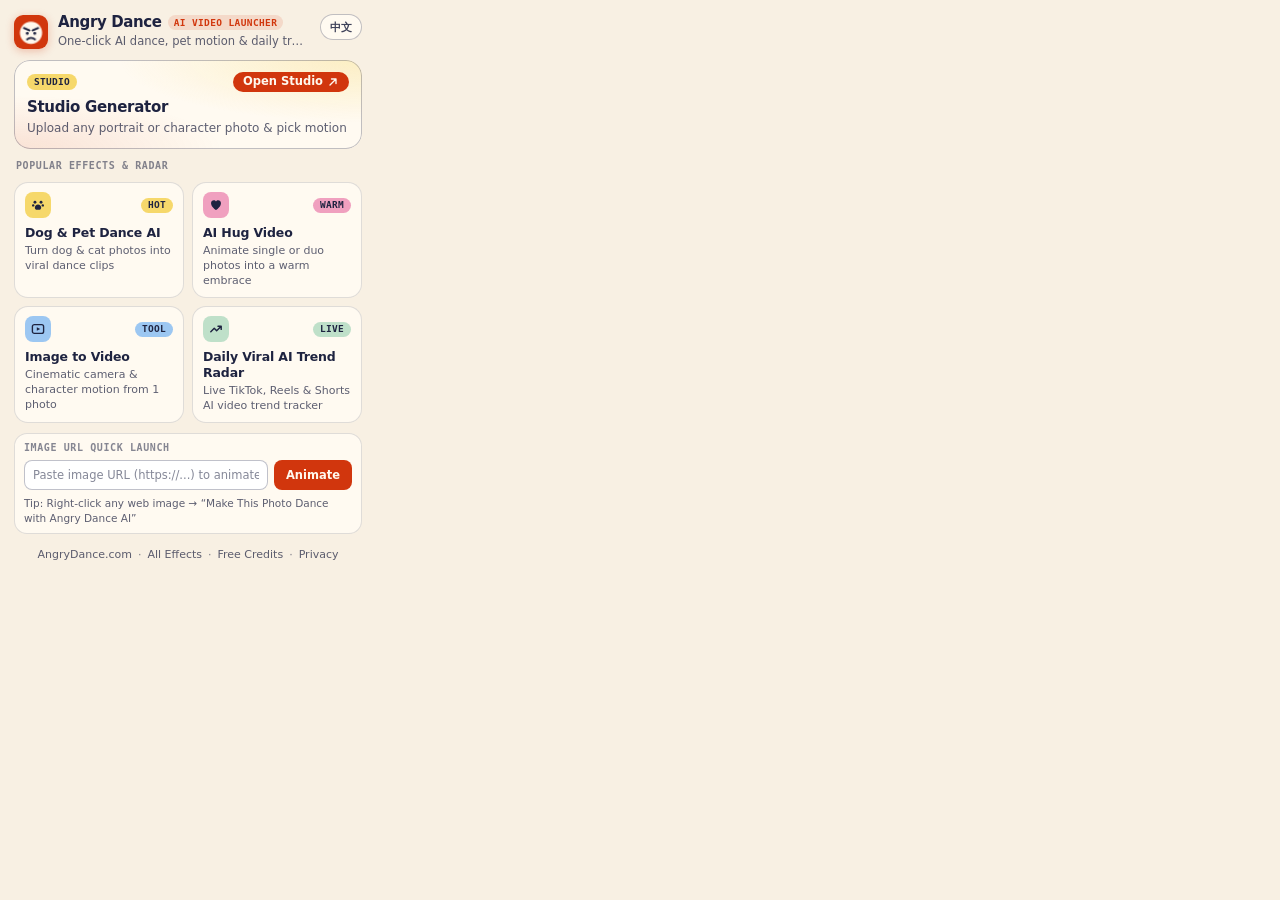
==== extension/popup.html @ fce24b59 "Initial release: Angry Dance MV3 Chrome Extension v1.0.0 & CC BY 4.0 AI Video Trend Dataset" ====
<!doctype html>
<html lang="en">
  <head>
    <meta charset="utf-8" />
    <meta name="viewport" content="width=device-width, initial-scale=1" />
    <title>Angry Dance AI</title>
    <link rel="stylesheet" href="popup.css" />
  </head>
  <body>
    <div class="shell">
      <header class="topbar">
        <a
          class="brand-lockup"
          href="https://angrydance.com/?utm_source=chrome_extension"
          target="_blank"
          rel="noopener noreferrer"
          data-launch-link
        >
          <img
            class="brand-logo"
            src="icons/icon32.png"
            width="32"
            height="32"
            alt="Angry Dance AI"
          />
          <div class="brand-copy">
            <div class="brand-row">
              <span class="brand-title">Angry Dance</span>
              <span class="eyebrow-pill" data-i18n="headerBadge">AI VIDEO LAUNCHER</span>
            </div>
            <p class="brand-subtitle" data-i18n="headerSubtitle">
              One-click AI dance, pet motion &amp; daily trend radar
            </p>
          </div>
        </a>
        <button
          type="button"
          id="lang-toggle"
          class="lang-pill"
          aria-label="Switch language between English and Chinese"
          title="EN / 中文"
        >
          中文
        </button>
      </header>

      <main class="content">
        <!-- Hero Card: Studio Generator -->
        <a
          class="hero-card lift"
          href="https://angrydance.com/#studio?utm_source=chrome_extension"
          target="_blank"
          rel="noopener noreferrer"
          data-launch-link
        >
          <div class="hero-main">
            <div class="hero-header">
              <span class="tag tag-brand" data-i18n="heroTag">STUDIO</span>
              <span class="hero-cta">
                <span data-i18n="cardStudioCta">Open Studio</span>
                <svg class="icon-arrow" viewBox="0 0 16 16" fill="none" aria-hidden="true">
                  <path
                    d="M4 12L12 4M12 4H6M12 4V10"
                    stroke="currentColor"
                    stroke-width="1.8"
                    stroke-linecap="round"
                    stroke-linejoin="round"
                  />
                </svg>
              </span>
            </div>
            <h1 class="hero-title" data-i18n="cardStudioTitle">Studio Generator</h1>
            <p class="hero-desc" data-i18n="cardStudioDesc">
              Upload any portrait or character photo &amp; pick motion
            </p>
          </div>
        </a>

        <div class="section-heading">
          <span class="eyebrow" data-i18n="sectionEffects">POPULAR EFFECTS &amp; RADAR</span>
        </div>

        <!-- Quick-Launch Grid -->
        <div class="cards-grid">
          <a
            class="launch-card lift"
            href="https://angrydance.com/effects/dog-dance-ai?utm_source=chrome_extension"
            target="_blank"
            rel="noopener noreferrer"
            data-launch-link
          >
            <div class="card-top">
              <span class="card-icon swatch-butter" aria-hidden="true">
                <svg viewBox="0 0 20 20" fill="none">
                  <circle cx="6.2" cy="6.5" r="1.8" fill="currentColor" />
                  <circle cx="13.8" cy="6.5" r="1.8" fill="currentColor" />
                  <circle cx="4" cy="10.5" r="1.5" fill="currentColor" />
                  <circle cx="16" cy="10.5" r="1.5" fill="currentColor" />
                  <path
                    d="M10 9.5C7.6 9.5 6 11.4 6 13.4C6 14.9 7.2 16 8.7 16H11.3C12.8 16 14 14.9 14 13.4C14 11.4 12.4 9.5 10 9.5Z"
                    fill="currentColor"
                  />
                </svg>
              </span>
              <span class="tag tag-butter" data-i18n="cardDogTag">HOT</span>
            </div>
            <h2 class="card-title" data-i18n="cardDogTitle">Dog &amp; Pet Dance AI</h2>
            <p class="card-desc" data-i18n="cardDogDesc">
              Turn dog &amp; cat photos into viral dance clips
            </p>
          </a>

          <a
            class="launch-card lift"
            href="https://angrydance.com/effects/ai-hug-video?utm_source=chrome_extension"
            target="_blank"
            rel="noopener noreferrer"
            data-launch-link
          >
            <div class="card-top">
              <span class="card-icon swatch-rose" aria-hidden="true">
                <svg viewBox="0 0 20 20" fill="none">
                  <path
                    d="M10 16.4C10 16.4 3.8 12.4 3.8 7.8C3.8 5.8 5.4 4.2 7.3 4.2C8.5 4.2 9.5 4.8 10 5.7C10.5 4.8 11.5 4.2 12.7 4.2C14.6 4.2 16.2 5.8 16.2 7.8C16.2 12.4 10 16.4 10 16.4Z"
                    fill="currentColor"
                  />
                </svg>
              </span>
              <span class="tag tag-rose" data-i18n="cardHugTag">WARM</span>
            </div>
            <h2 class="card-title" data-i18n="cardHugTitle">AI Hug Video</h2>
            <p class="card-desc" data-i18n="cardHugDesc">
              Animate single or duo photos into a warm embrace
            </p>
          </a>

          <a
            class="launch-card lift"
            href="https://angrydance.com/tools/image-to-video?utm_source=chrome_extension"
            target="_blank"
            rel="noopener noreferrer"
            data-launch-link
          >
            <div class="card-top">
              <span class="card-icon swatch-sky" aria-hidden="true">
                <svg viewBox="0 0 20 20" fill="none">
                  <rect
                    x="3"
                    y="4.5"
                    width="14"
                    height="11"
                    rx="2.5"
                    stroke="currentColor"
                    stroke-width="1.7"
                  />
                  <path d="M8.5 7.8L12.8 10L8.5 12.2V7.8Z" fill="currentColor" />
                </svg>
              </span>
              <span class="tag tag-sky" data-i18n="cardImg2VidTag">TOOL</span>
            </div>
            <h2 class="card-title" data-i18n="cardImg2VidTitle">Image to Video</h2>
            <p class="card-desc" data-i18n="cardImg2VidDesc">
              Cinematic camera &amp; character motion from 1 photo
            </p>
          </a>

          <a
            class="launch-card lift"
            href="https://angrydance.com/trends?utm_source=chrome_extension"
            target="_blank"
            rel="noopener noreferrer"
            data-launch-link
          >
            <div class="card-top">
              <span class="card-icon swatch-sage" aria-hidden="true">
                <svg viewBox="0 0 20 20" fill="none">
                  <path
                    d="M3.5 13.5L7.8 9.2L10.8 12.2L16.5 6.5M16.5 6.5H12.5M16.5 6.5V10.5"
                    stroke="currentColor"
                    stroke-width="1.8"
                    stroke-linecap="round"
                    stroke-linejoin="round"
                  />
                </svg>
              </span>
              <span class="tag tag-sage" data-i18n="cardTrendsTag">LIVE</span>
            </div>
            <h2 class="card-title" data-i18n="cardTrendsTitle">Daily Viral AI Trend Radar</h2>
            <p class="card-desc" data-i18n="cardTrendsDesc">
              Live TikTok, Reels &amp; Shorts AI video trend tracker
            </p>
          </a>
        </div>

        <!-- Optional Image URL Quick-Launch Helper -->
        <form id="quick-image-form" class="helper-box" novalidate>
          <label for="image-url-input" class="eyebrow" data-i18n="quickImageLabel">
            IMAGE URL QUICK LAUNCH
          </label>
          <div class="helper-row">
            <input
              id="image-url-input"
              type="url"
              class="helper-input"
              placeholder="Paste image URL (https://...) to animate"
              data-i18n-placeholder="quickImagePlaceholder"
              autocomplete="off"
              spellcheck="false"
            />
            <button type="submit" class="helper-btn" data-i18n="quickImageBtn">
              Animate
            </button>
          </div>
          <p id="helper-error" class="helper-error" role="alert" hidden></p>
          <p class="helper-tip" data-i18n="tipRightClick">
            Tip: Right-click any web image → “Make This Photo Dance with Angry Dance AI”
          </p>
        </form>
      </main>

      <footer class="footer-bar">
        <a
          href="https://angrydance.com/?utm_source=chrome_extension"
          target="_blank"
          rel="noopener noreferrer"
          data-launch-link
          data-i18n="footerHome"
        >
          AngryDance.com
        </a>
        <span class="dot" aria-hidden="true">·</span>
        <a
          href="https://angrydance.com/effects?utm_source=chrome_extension"
          target="_blank"
          rel="noopener noreferrer"
          data-launch-link
          data-i18n="footerEffects"
        >
          All Effects
        </a>
        <span class="dot" aria-hidden="true">·</span>
        <a
          href="https://angrydance.com/invite?utm_source=chrome_extension"
          target="_blank"
          rel="noopener noreferrer"
          data-launch-link
          data-i18n="footerInvite"
        >
          Free Credits
        </a>
        <span class="dot" aria-hidden="true">·</span>
        <a
          href="https://angrydance.com/privacy-policy?utm_source=chrome_extension"
          target="_blank"
          rel="noopener noreferrer"
          data-launch-link
          data-i18n="footerPrivacy"
        >
          Privacy
        </a>
      </footer>
    </div>

    <script src="popup.js" defer></script>
  </body>
</html>
---- extension/popup.css ----
/*
 * Angry Dance AI Chrome Extension Popup Styles
 * Matches Angry Dance popstyle tokens (--paper, --ink, --brand, --butter, --sage, --sky, --rose)
 */

:root {
  --paper: #f8f0e3;
  --surface: #fffaf1;
  --field: #ffffff;
  --ink-base: 30 35 64;
  --ink: #1e2340;
  --ink-86: rgba(30, 35, 64, 0.86);
  --ink-70: rgba(30, 35, 64, 0.72);
  --ink-50: rgba(30, 35, 64, 0.54);
  --line: rgba(30, 35, 64, 0.14);
  --line-strong: rgba(30, 35, 64, 0.28);
  --hover: rgba(30, 35, 64, 0.05);

  --brand: #d1360d;
  --brand-hover: #b92e09;
  --on-brand: #fff8ee;

  --rose: #f0a0bf;
  --sky: #9cc7f2;
  --butter: #f6d86b;
  --sage: #bfe0c9;

  --r1: 10px;
  --r2: 16px;
  --pill: 999px;

  --shadow-lift:
    0 1px 0 rgba(30, 35, 64, 0.06), 0 12px 24px -12px rgba(30, 35, 64, 0.28);

  --f-ui:
    -apple-system, BlinkMacSystemFont, 'Segoe UI', 'PingFang SC',
    'Hiragino Sans GB', 'Noto Sans SC', system-ui, sans-serif;
  --f-mono: ui-monospace, 'SF Mono', Menlo, Consolas, monospace;

  color-scheme: light;
}

@media (prefers-color-scheme: dark) {
  :root {
    --paper: #10122a;
    --surface: #181b38;
    --field: #1f2346;
    --ink: #f8f0e3;
    --ink-86: rgba(248, 240, 227, 0.88);
    --ink-70: rgba(248, 240, 227, 0.72);
    --ink-50: rgba(248, 240, 227, 0.54);
    --line: rgba(248, 240, 227, 0.14);
    --line-strong: rgba(248, 240, 227, 0.3);
    --hover: rgba(248, 240, 227, 0.07);
    --shadow-lift:
      0 1px 0 rgba(0, 0, 0, 0.35), 0 12px 24px -10px rgba(0, 0, 0, 0.65);
    color-scheme: dark;
  }
}

*,
*::before,
*::after {
  box-sizing: border-box;
}

html,
body {
  margin: 0;
  padding: 0;
  width: 376px;
  background: var(--paper);
  color: var(--ink);
  font: 400 13px/1.45 var(--f-ui);
  -webkit-font-smoothing: antialiased;
}

a {
  color: inherit;
  text-decoration: none;
}

:focus-visible {
  outline: 2px solid var(--brand);
  outline-offset: 2px;
  border-radius: 6px;
}

.shell {
  display: flex;
  flex-direction: column;
  padding: 14px 14px 12px;
  gap: 11px;
}

/* Header */
.topbar {
  display: flex;
  align-items: flex-start;
  justify-content: space-between;
  gap: 10px;
}

.brand-lockup {
  display: flex;
  align-items: center;
  gap: 10px;
  min-width: 0;
}

.brand-logo {
  flex-shrink: 0;
  width: 34px;
  height: 34px;
  border-radius: 9px;
  box-shadow: 0 2px 8px rgba(209, 54, 13, 0.28);
}

.brand-copy {
  min-width: 0;
}

.brand-row {
  display: flex;
  align-items: center;
  gap: 6px;
}

.brand-title {
  font-weight: 800;
  font-size: 15px;
  letter-spacing: -0.025em;
  line-height: 1.1;
}

.eyebrow-pill {
  display: inline-block;
  padding: 2px 6px;
  border-radius: var(--pill);
  font: 600 9.5px/1.2 var(--f-mono);
  letter-spacing: 0.04em;
  background: rgba(209, 54, 13, 0.12);
  color: var(--brand);
}

@media (prefers-color-scheme: dark) {
  .eyebrow-pill {
    background: rgba(246, 216, 107, 0.15);
    color: var(--butter);
  }
}

.brand-subtitle {
  margin: 2px 0 0;
  font-size: 11.5px;
  color: var(--ink-70);
  white-space: nowrap;
  overflow: hidden;
  text-overflow: ellipsis;
}

.lang-pill {
  flex-shrink: 0;
  height: 26px;
  padding: 0 10px;
  border: 0;
  border-radius: var(--pill);
  background: var(--surface);
  color: var(--ink-86);
  font: 600 11px/1 var(--f-ui);
  box-shadow: inset 0 0 0 1px var(--line-strong);
  cursor: pointer;
  transition:
    background 0.15s ease,
    transform 0.15s ease;
}

.lang-pill:hover {
  background: var(--hover);
  transform: translateY(-1px);
}

/* Main Content */
.content {
  display: flex;
  flex-direction: column;
  gap: 10px;
}

.lift {
  transition:
    transform 0.2s cubic-bezier(0.2, 0.8, 0.2, 1.12),
    box-shadow 0.2s ease;
}

.lift:hover {
  transform: translateY(-2px);
  box-shadow:
    inset 0 0 0 1px var(--line-strong),
    var(--shadow-lift);
}

/* Hero Studio Card */
.hero-card {
  display: block;
  padding: 12px 13px;
  border-radius: var(--r2);
  background:
    radial-gradient(
      120% 120% at 100% 0%,
      rgba(246, 216, 107, 0.34),
      transparent 58%
    ),
    radial-gradient(
      100% 100% at 0% 100%,
      rgba(209, 54, 13, 0.12),
      transparent 60%
    ),
    var(--surface);
  box-shadow: inset 0 0 0 1px var(--line-strong);
}

.hero-header {
  display: flex;
  align-items: center;
  justify-content: space-between;
  margin-bottom: 6px;
}

.hero-cta {
  display: inline-flex;
  align-items: center;
  gap: 4px;
  padding: 4px 10px;
  border-radius: var(--pill);
  background: var(--brand);
  color: var(--on-brand);
  font-weight: 600;
  font-size: 11.5px;
  line-height: 1;
}

.hero-card:hover .hero-cta {
  background: var(--brand-hover);
}

.icon-arrow {
  width: 12px;
  height: 12px;
}

.hero-title {
  margin: 0;
  font-size: 15px;
  font-weight: 750;
  letter-spacing: -0.02em;
  line-height: 1.25;
}

.hero-desc {
  margin: 3px 0 0;
  font-size: 12px;
  color: var(--ink-70);
}

/* Section Label */
.section-heading {
  display: flex;
  align-items: center;
  padding: 1px 2px 0;
}

.eyebrow {
  font: 600 10px/1.2 var(--f-mono);
  letter-spacing: 0.06em;
  text-transform: uppercase;
  color: var(--ink-50);
}

/* 2x2 Quick-Launch Cards */
.cards-grid {
  display: grid;
  grid-template-columns: repeat(2, minmax(0, 1fr));
  gap: 8px;
}

.launch-card {
  display: flex;
  flex-direction: column;
  padding: 10px 11px;
  border-radius: 14px;
  background: var(--surface);
  box-shadow: inset 0 0 0 1px var(--line);
}

.card-top {
  display: flex;
  align-items: center;
  justify-content: space-between;
  margin-bottom: 7px;
}

.card-icon {
  display: inline-flex;
  align-items: center;
  justify-content: center;
  width: 26px;
  height: 26px;
  border-radius: 8px;
  color: #1e2340;
}

.card-icon svg {
  width: 16px;
  height: 16px;
}

.swatch-butter {
  background: var(--butter);
}

.swatch-rose {
  background: var(--rose);
}

.swatch-sky {
  background: var(--sky);
}

.swatch-sage {
  background: var(--sage);
}

.tag {
  display: inline-block;
  padding: 2.5px 7px;
  border-radius: var(--pill);
  font: 600 9.5px/1.1 var(--f-mono);
  letter-spacing: 0.03em;
  color: #1e2340;
}

.tag-brand {
  background: var(--butter);
}

.tag-butter {
  background: var(--butter);
}

.tag-rose {
  background: var(--rose);
}

.tag-sky {
  background: var(--sky);
}

.tag-sage {
  background: var(--sage);
}

.card-title {
  margin: 0;
  font-size: 12.5px;
  font-weight: 700;
  letter-spacing: -0.01em;
  line-height: 1.25;
}

.card-desc {
  margin: 3px 0 0;
  font-size: 11px;
  line-height: 1.35;
  color: var(--ink-70);
}

/* Image URL Helper */
.helper-box {
  display: flex;
  flex-direction: column;
  gap: 6px;
  padding: 9px 10px;
  border-radius: 13px;
  background: var(--surface);
  box-shadow: inset 0 0 0 1px var(--line);
}

.helper-row {
  display: flex;
  gap: 6px;
}

.helper-input {
  flex: 1;
  min-width: 0;
  height: 30px;
  padding: 0 9px;
  border: 0;
  border-radius: 8px;
  background: var(--field);
  color: var(--ink);
  font: 400 11.5px/1 var(--f-ui);
  box-shadow: inset 0 0 0 1px var(--line-strong);
}

.helper-input::placeholder {
  color: var(--ink-50);
}

.helper-btn {
  flex-shrink: 0;
  height: 30px;
  padding: 0 12px;
  border: 0;
  border-radius: 8px;
  background: var(--brand);
  color: var(--on-brand);
  font: 600 11.5px/1 var(--f-ui);
  cursor: pointer;
  transition: background 0.15s ease;
}

.helper-btn:hover {
  background: var(--brand-hover);
}

.helper-error {
  margin: 0;
  font-size: 11px;
  color: var(--brand);
  font-weight: 500;
}

.helper-tip {
  margin: 0;
  font-size: 10.5px;
  line-height: 1.35;
  color: var(--ink-70);
}

/* Footer */
.footer-bar {
  display: flex;
  align-items: center;
  justify-content: center;
  flex-wrap: wrap;
  gap: 6px;
  padding-top: 2px;
  font-size: 11px;
  color: var(--ink-70);
}

.footer-bar a {
  font-weight: 500;
  transition: color 0.15s ease;
}

.footer-bar a:hover {
  color: var(--brand);
  text-decoration: underline;
}

.dot {
  color: var(--ink-50);
}

@media (prefers-reduced-motion: reduce) {
  *,
  *::before,
  *::after {
    transition-duration: 1ms !important;
  }
}
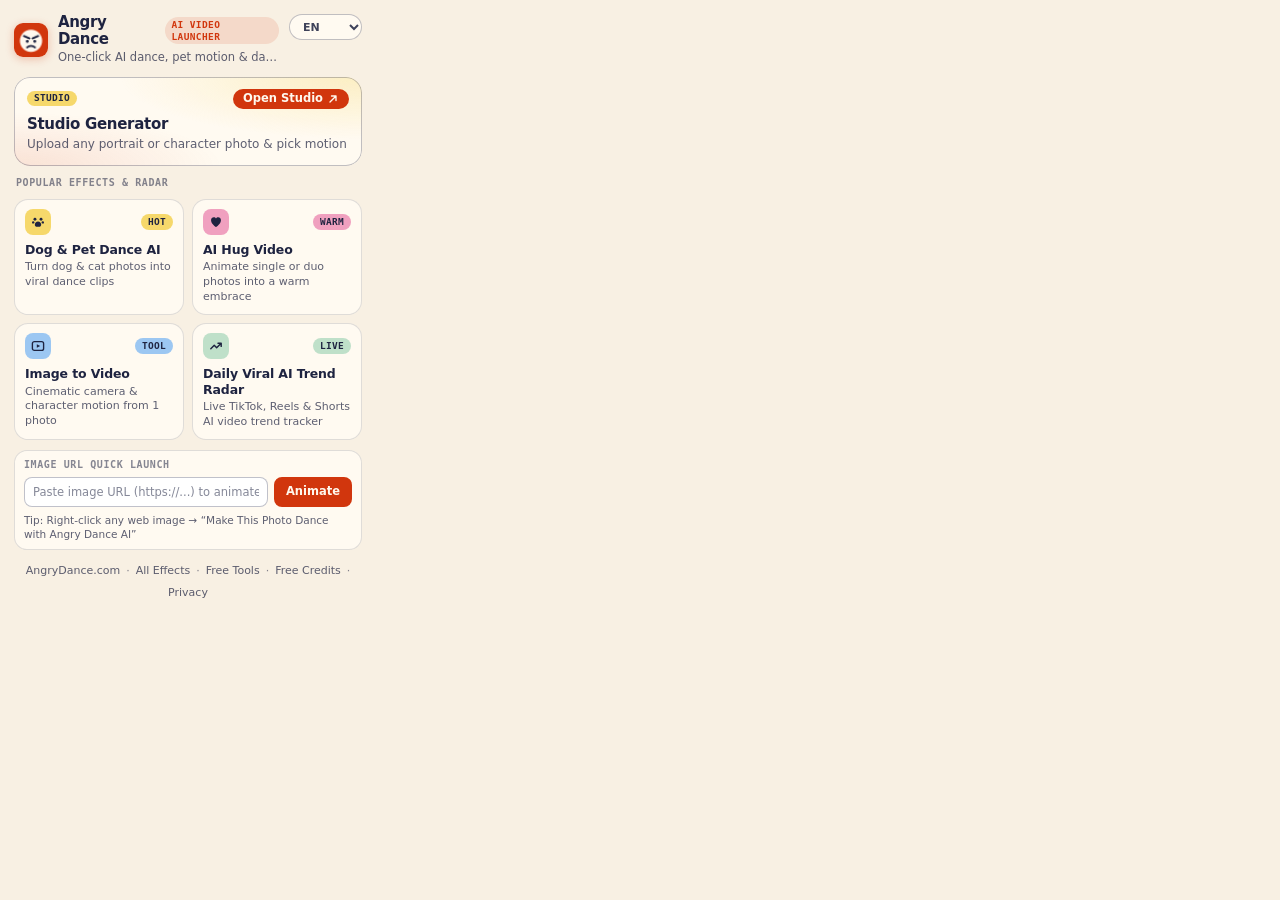
==== commit 05a2be98: "Release v1.1.0: add 6-locale support (en, zh_CN, ja, ko, es, pt_BR) and free tools launcher" ====
--- a/extension/popup.html
+++ b/extension/popup.html
@@ -33,15 +33,18 @@
             </p>
           </div>
         </a>
-        <button
-          type="button"
-          id="lang-toggle"
+        <select
+          id="lang-select"
           class="lang-pill"
-          aria-label="Switch language between English and Chinese"
-          title="EN / 中文"
-        >
-          中文
-        </button>
+          aria-label="Select extension interface language"
+        >
+          <option value="en">EN</option>
+          <option value="zh_CN">中文</option>
+          <option value="ja">日本語</option>
+          <option value="ko">한국어</option>
+          <option value="es">ES</option>
+          <option value="pt_BR">PT</option>
+        </select>
       </header>
 
       <main class="content">
@@ -240,6 +243,16 @@
         </a>
         <span class="dot" aria-hidden="true">·</span>
         <a
+          href="https://angrydance.com/tools?utm_source=chrome_extension"
+          target="_blank"
+          rel="noopener noreferrer"
+          data-launch-link
+          data-i18n="footerTools"
+        >
+          Free Tools
+        </a>
+        <span class="dot" aria-hidden="true">·</span>
+        <a
           href="https://angrydance.com/invite?utm_source=chrome_extension"
           target="_blank"
           rel="noopener noreferrer"
